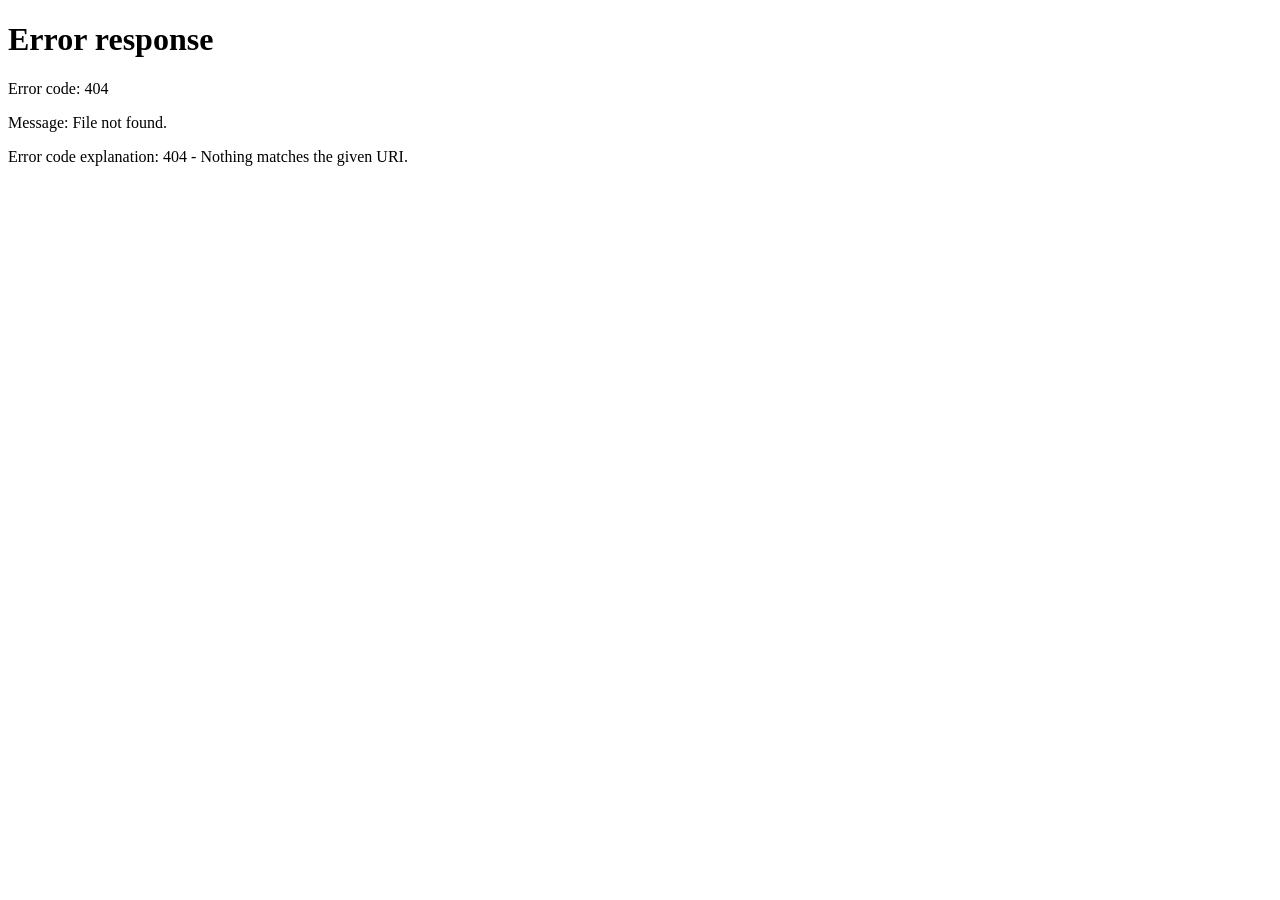
==== site/index.html @ 32077fad "[DEC-003] Phase 3: 콘텐츠 생성 파이프라인 및 웹진 템플릿 구현 - content_generator.py: Claude API 5단 구조 기획 보고서 생성 - web" ====
<!DOCTYPE html>
<html lang="ko">
<head>
  <meta charset="UTF-8">
  <meta name="viewport" content="width=device-width, initial-scale=1.0">
  <meta http-equiv="refresh" content="0; url=issues/">
  <title>AI 웹진 — 정보시스템감리 AI 동향</title>
  <link rel="stylesheet" href="assets/css/webzine.css">
</head>
<body>
  <header class="site-header">
    <div class="container">
      <div class="header-inner">
        <div class="logo">
          <span class="logo-text">AI 웹진</span>
          <span class="logo-subtitle">정보시스템감리 AI 동향</span>
        </div>
      </div>
    </div>
  </header>
  <main class="container" style="padding-top:60px;text-align:center">
    <p style="font-size:18px;color:#64748B">최신 호를 불러오는 중...</p>
    <p style="margin-top:16px"><a href="archive/" style="color:#1A56DB">전체 아카이브 보기</a></p>
  </main>
  <footer class="site-footer">
    <div class="container">
      <p>AI 웹진 · 정보시스템감리 AI 동향</p>
    </div>
  </footer>
</body>
</html>
---- site/assets/css/webzine.css ----
/* AI 웹진 — 메인 스타일시트
 * 참고: https://webzine.nrf.re.kr/magazine/2503/index.php
 */

*, *::before, *::after { box-sizing: border-box; margin: 0; padding: 0; }

:root {
  --color-primary:      #1A56DB;
  --color-primary-dark: #1239A6;
  --color-accent:       #0EA5E9;
  --color-bg:           #F8FAFC;
  --color-surface:      #FFFFFF;
  --color-text:         #1E293B;
  --color-text-muted:   #64748B;
  --color-border:       #E2E8F0;
  --radius-card:        12px;
  --shadow-card:        0 1px 3px rgba(0,0,0,.08), 0 4px 12px rgba(0,0,0,.04);
  --shadow-hover:       0 4px 16px rgba(0,0,0,.12);
}

body {
  font-family: 'Pretendard', 'Apple SD Gothic Neo', -apple-system, BlinkMacSystemFont, 'Segoe UI', sans-serif;
  background: var(--color-bg);
  color: var(--color-text);
  line-height: 1.7;
  font-size: 16px;
}

.container {
  max-width: 1200px;
  margin: 0 auto;
  padding: 0 24px;
}

/* ─── 헤더 ─────────────────────────────────── */
.site-header {
  background: linear-gradient(135deg, var(--color-primary), var(--color-primary-dark));
  padding: 24px 0;
  color: #fff;
}
.header-inner {
  display: flex;
  align-items: center;
  justify-content: space-between;
}
.logo-text {
  font-size: 28px;
  font-weight: 800;
  letter-spacing: -0.5px;
}
.logo-subtitle {
  display: block;
  font-size: 13px;
  color: #93C5FD;
  margin-top: 2px;
}
.issue-badge {
  background: rgba(255,255,255,.2);
  border: 1px solid rgba(255,255,255,.4);
  border-radius: 20px;
  padding: 4px 14px;
  font-size: 14px;
  font-weight: 600;
}
.pub-date {
  font-size: 14px;
  color: #BFDBFE;
  margin-left: 12px;
}

/* ─── 섹션 공통 ────────────────────────────── */
main { padding: 40px 0 64px; }
section + section { margin-top: 48px; }
.section-label {
  font-size: 12px;
  font-weight: 700;
  color: var(--color-primary);
  text-transform: uppercase;
  letter-spacing: 1.5px;
  margin-bottom: 16px;
}

/* ─── 기획 보고서 카드 ──────────────────────── */
.report-card {
  background: var(--color-surface);
  border: 1px solid var(--color-border);
  border-radius: var(--radius-card);
  padding: 28px;
  box-shadow: var(--shadow-card);
}
.report-title {
  font-size: 22px;
  font-weight: 700;
  color: var(--color-text);
  margin-bottom: 16px;
}
details summary {
  cursor: pointer;
  font-size: 14px;
  color: var(--color-primary);
  font-weight: 600;
  user-select: none;
  padding: 8px 0;
}
details[open] summary { margin-bottom: 16px; }
.report-body {
  font-size: 15px;
  line-height: 1.8;
  color: var(--color-text);
}
.report-body h2 {
  font-size: 18px;
  font-weight: 700;
  margin: 24px 0 8px;
  color: var(--color-primary-dark);
  border-left: 4px solid var(--color-primary);
  padding-left: 12px;
}
.report-body h3 {
  font-size: 16px;
  font-weight: 600;
  margin: 16px 0 6px;
}
.report-body p { margin-bottom: 10px; }
.report-body li { margin-left: 20px; margin-bottom: 4px; }

/* ─── 뉴스 카드 그리드 ─────────────────────── */
.articles-grid {
  display: grid;
  grid-template-columns: repeat(3, 1fr);
  gap: 20px;
}
@media (max-width: 900px) { .articles-grid { grid-template-columns: repeat(2, 1fr); } }
@media (max-width: 600px) { .articles-grid { grid-template-columns: 1fr; } }

.article-card {
  background: var(--color-surface);
  border: 1px solid var(--color-border);
  border-radius: var(--radius-card);
  padding: 20px;
  box-shadow: var(--shadow-card);
  transition: box-shadow .2s, transform .2s;
  display: flex;
  flex-direction: column;
}
.article-card:hover {
  box-shadow: var(--shadow-hover);
  transform: translateY(-2px);
}
.topic-tag {
  display: inline-block;
  color: #fff;
  font-size: 11px;
  font-weight: 700;
  padding: 3px 10px;
  border-radius: 20px;
  margin-bottom: 10px;
  letter-spacing: 0.3px;
}
.article-title {
  font-size: 15px;
  font-weight: 600;
  margin-bottom: 8px;
  flex: 1;
}
.article-title a {
  color: var(--color-text);
  text-decoration: none;
}
.article-title a:hover { color: var(--color-primary); }
.article-summary {
  font-size: 13px;
  color: var(--color-text-muted);
  line-height: 1.5;
  margin-bottom: 12px;
  flex: 1;
}
.article-meta {
  display: flex;
  justify-content: space-between;
  font-size: 12px;
  color: #94A3B8;
  border-top: 1px solid var(--color-border);
  padding-top: 10px;
  margin-top: auto;
}

/* ─── 푸터 ─────────────────────────────────── */
.site-footer {
  background: #1E293B;
  color: #94A3B8;
  text-align: center;
  padding: 32px 0;
  font-size: 13px;
}
.site-footer a { color: #60A5FA; text-decoration: none; }
.site-footer p + p { margin-top: 8px; }
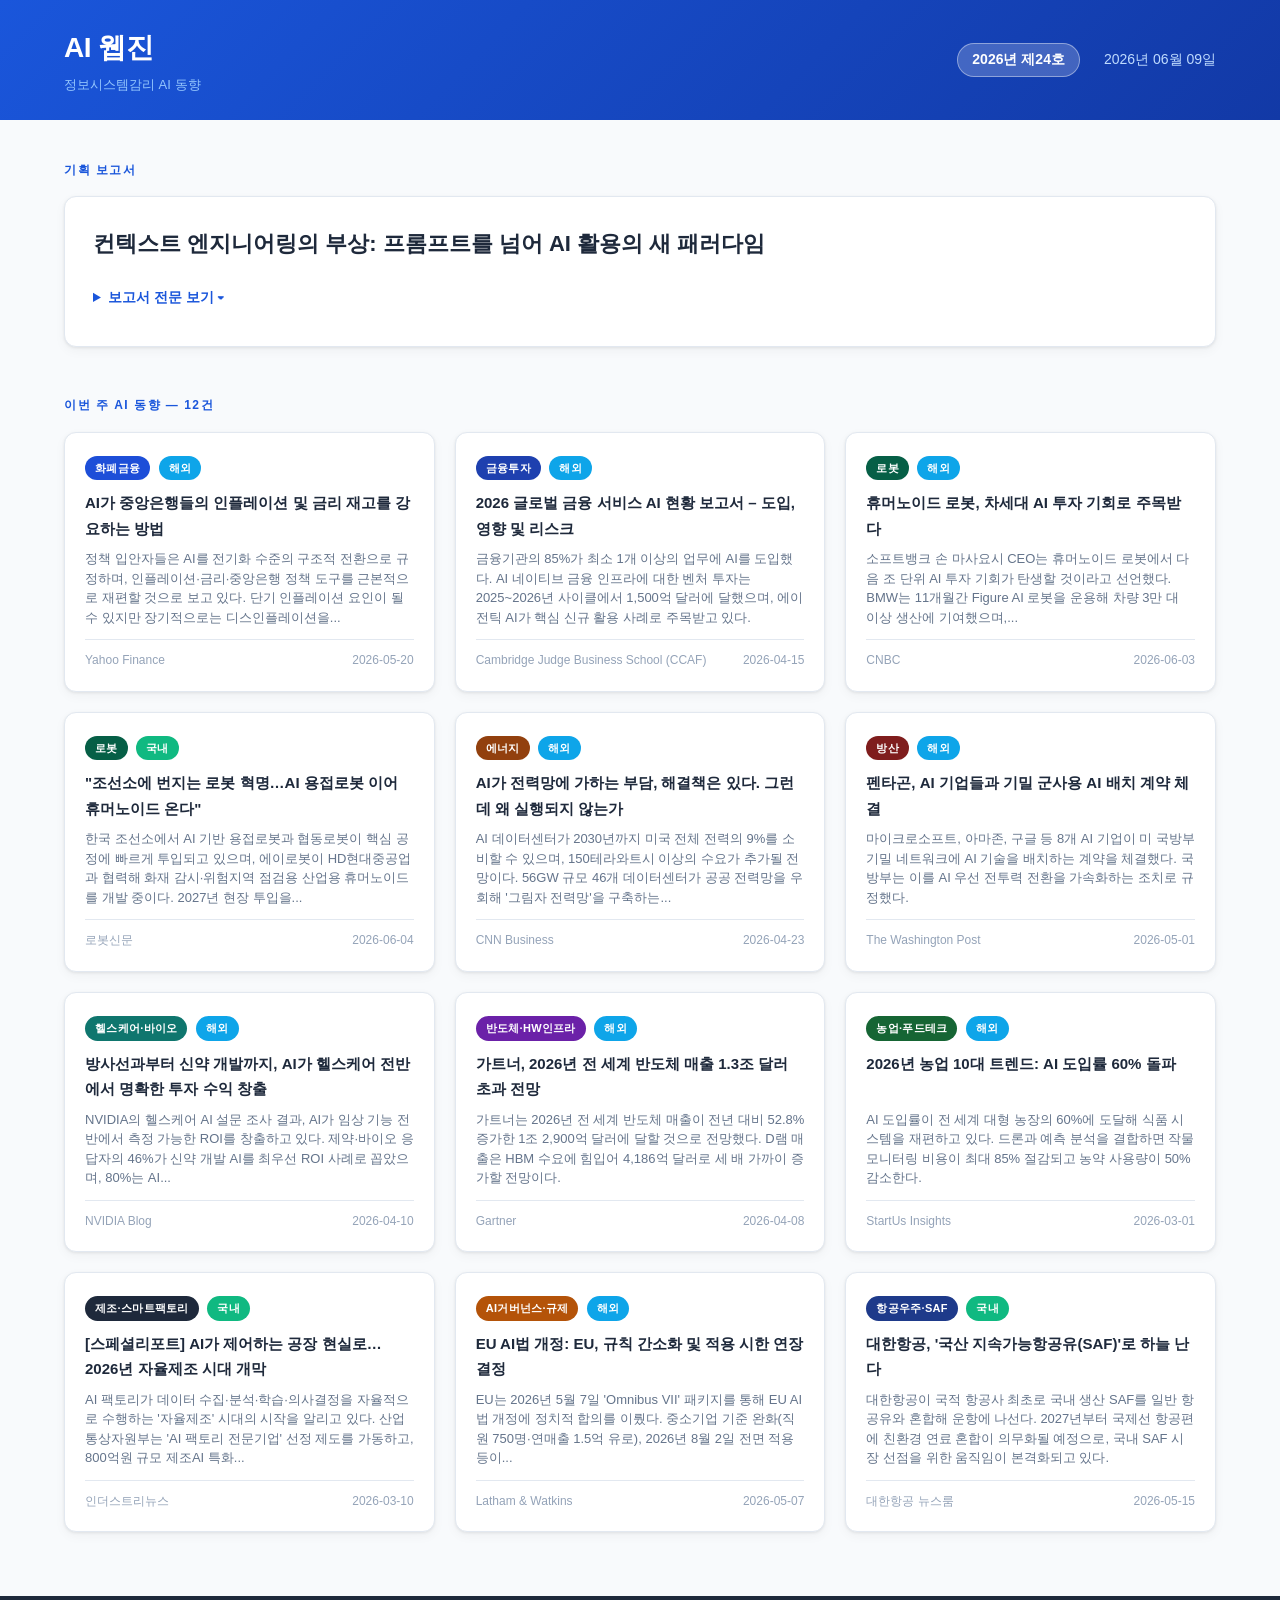
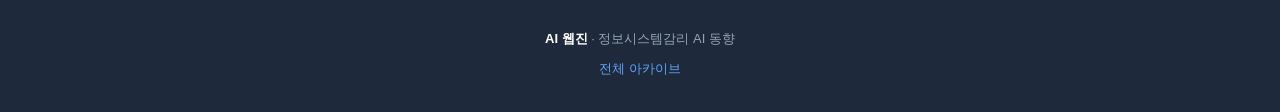
==== commit 32ddba53: "site: index.html → 2026년 제24호" ====
--- a/site/index.html
+++ b/site/index.html
@@ -3,7 +3,7 @@
 <head>
   <meta charset="UTF-8">
   <meta name="viewport" content="width=device-width, initial-scale=1.0">
-  <meta http-equiv="refresh" content="0; url=issues/">
+  <meta http-equiv="refresh" content="0; url=issues/2026-W24/">
   <title>AI 웹진 — 정보시스템감리 AI 동향</title>
   <link rel="stylesheet" href="assets/css/webzine.css">
 </head>
@@ -15,12 +15,21 @@
           <span class="logo-text">AI 웹진</span>
           <span class="logo-subtitle">정보시스템감리 AI 동향</span>
         </div>
+        <div>
+          <span class="issue-badge">2026년 제24호</span>
+          <span class="pub-date">2026년 06월 09일</span>
+        </div>
       </div>
     </div>
   </header>
   <main class="container" style="padding-top:60px;text-align:center">
-    <p style="font-size:18px;color:#64748B">최신 호를 불러오는 중...</p>
-    <p style="margin-top:16px"><a href="archive/" style="color:#1A56DB">전체 아카이브 보기</a></p>
+    <p style="font-size:18px;color:#64748B">최신 호로 이동 중...</p>
+    <p style="margin-top:16px">
+      <a href="issues/2026-W24/" style="color:#1A56DB">2026년 제24호 — 컨텍스트 엔지니어링의 부상: 프롬프트를 넘어 AI 활용의 새 패러다임</a>
+    </p>
+    <p style="margin-top:8px">
+      <a href="archive/" style="color:#64748B;font-size:14px">전체 아카이브</a>
+    </p>
   </main>
   <footer class="site-footer">
     <div class="container">
@@ -28,4 +37,4 @@
     </div>
   </footer>
 </body>
-</html>
+</html>
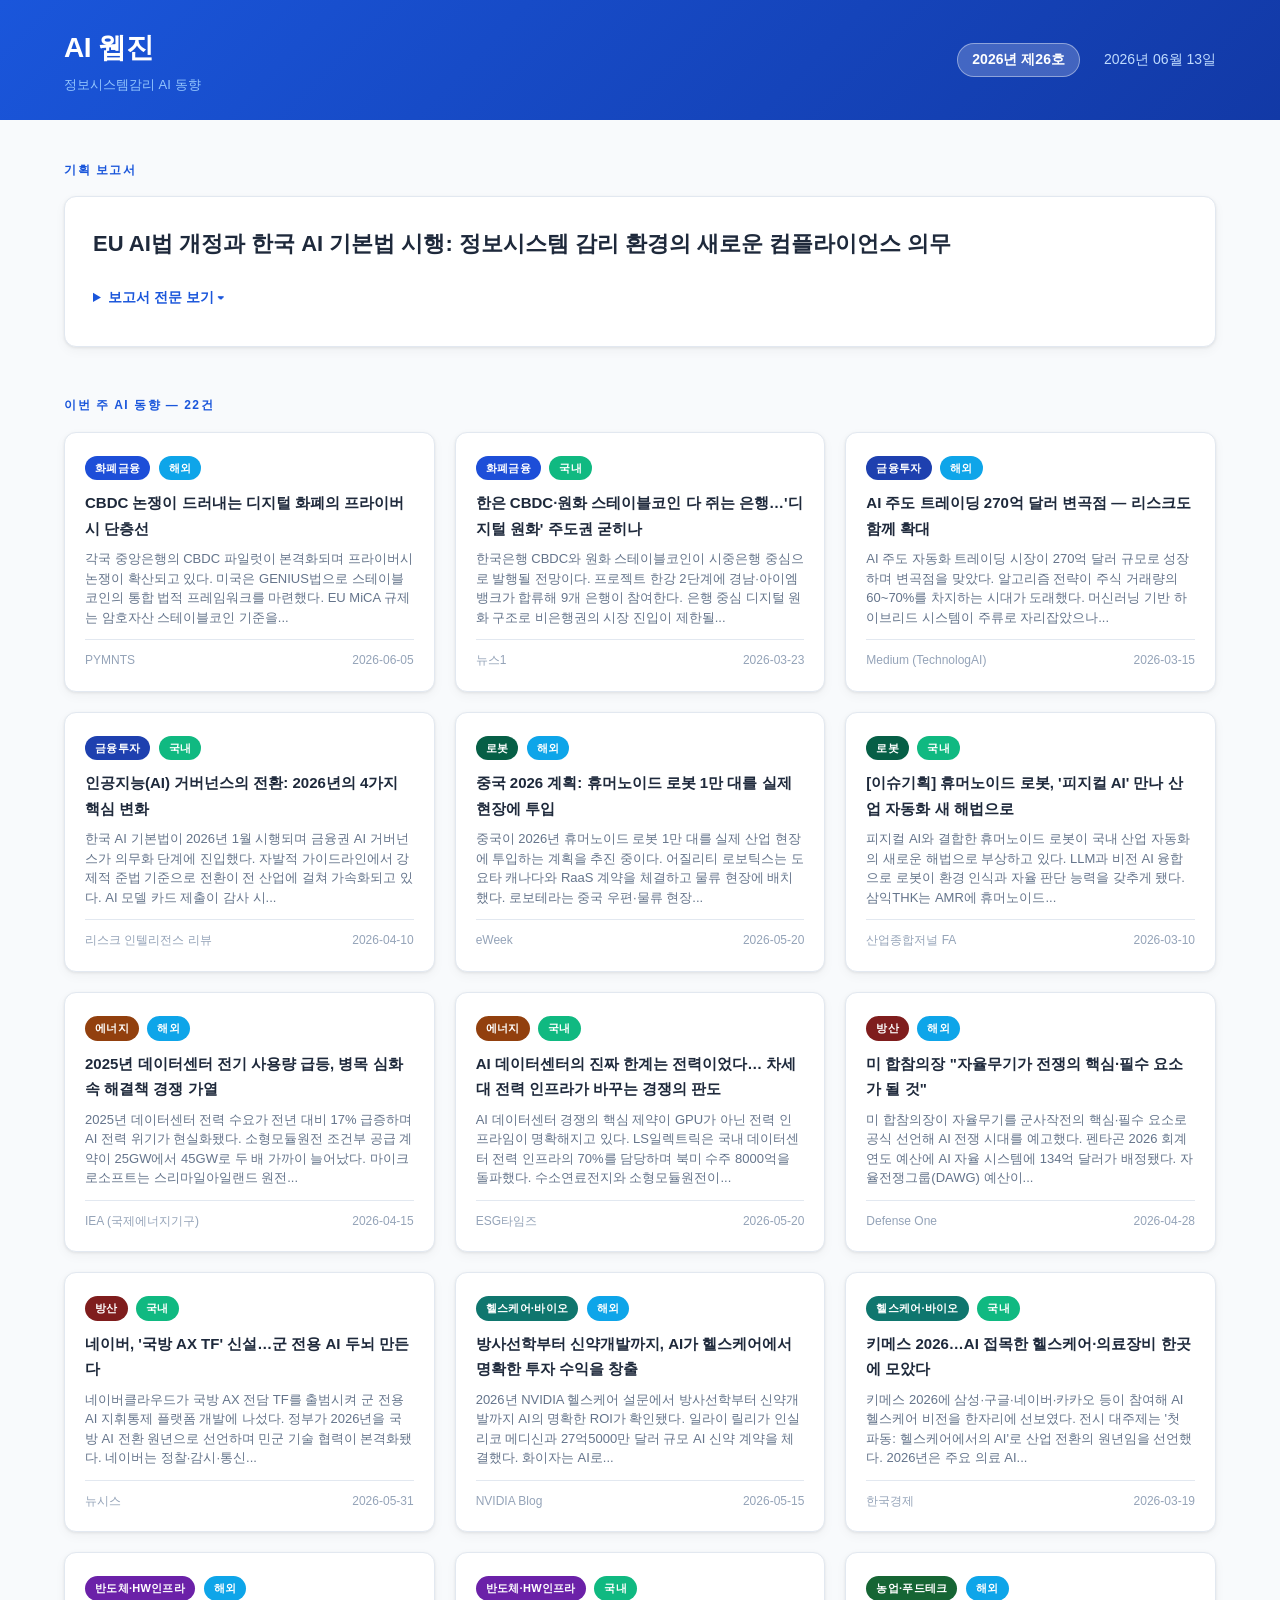
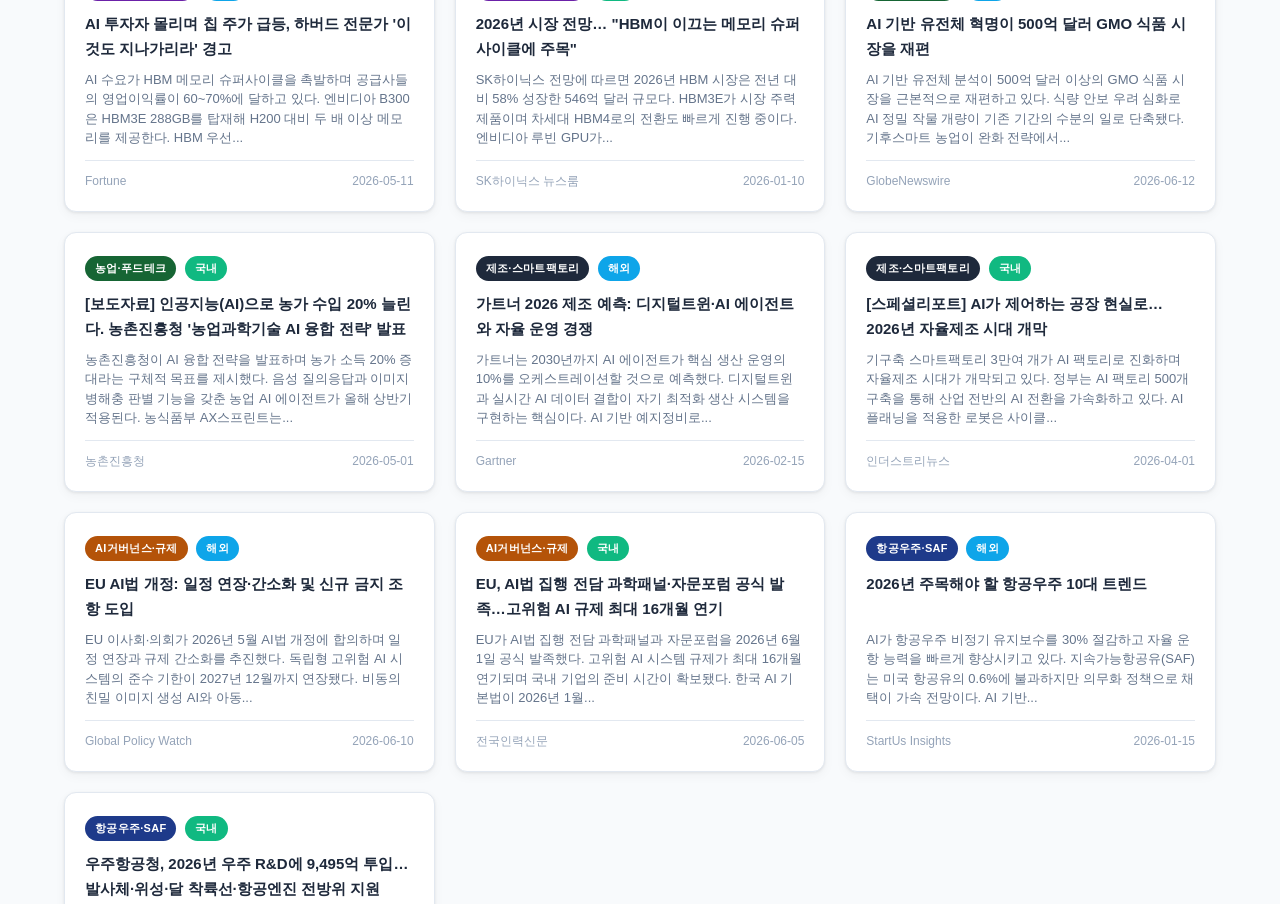
==== commit dd7feb2c: "site: index.html → 2026년 제26호" ====
--- a/site/index.html
+++ b/site/index.html
@@ -3,7 +3,7 @@
 <head>
   <meta charset="UTF-8">
   <meta name="viewport" content="width=device-width, initial-scale=1.0">
-  <meta http-equiv="refresh" content="0; url=issues/2026-W24/">
+  <meta http-equiv="refresh" content="0; url=issues/2026-W26/">
   <title>AI 웹진 — 정보시스템감리 AI 동향</title>
   <link rel="stylesheet" href="assets/css/webzine.css">
 </head>
@@ -16,8 +16,8 @@
           <span class="logo-subtitle">정보시스템감리 AI 동향</span>
         </div>
         <div>
-          <span class="issue-badge">2026년 제24호</span>
-          <span class="pub-date">2026년 06월 09일</span>
+          <span class="issue-badge">2026년 제26호</span>
+          <span class="pub-date">2026년 06월 13일</span>
         </div>
       </div>
     </div>
@@ -25,7 +25,7 @@
   <main class="container" style="padding-top:60px;text-align:center">
     <p style="font-size:18px;color:#64748B">최신 호로 이동 중...</p>
     <p style="margin-top:16px">
-      <a href="issues/2026-W24/" style="color:#1A56DB">2026년 제24호 — 컨텍스트 엔지니어링의 부상: 프롬프트를 넘어 AI 활용의 새 패러다임</a>
+      <a href="issues/2026-W26/" style="color:#1A56DB">2026년 제26호 — EU AI법 개정과 한국 AI 기본법 시행: 정보시스템 감리 환경의 새로운 컴플라이언스 의무</a>
     </p>
     <p style="margin-top:8px">
       <a href="archive/" style="color:#64748B;font-size:14px">전체 아카이브</a>
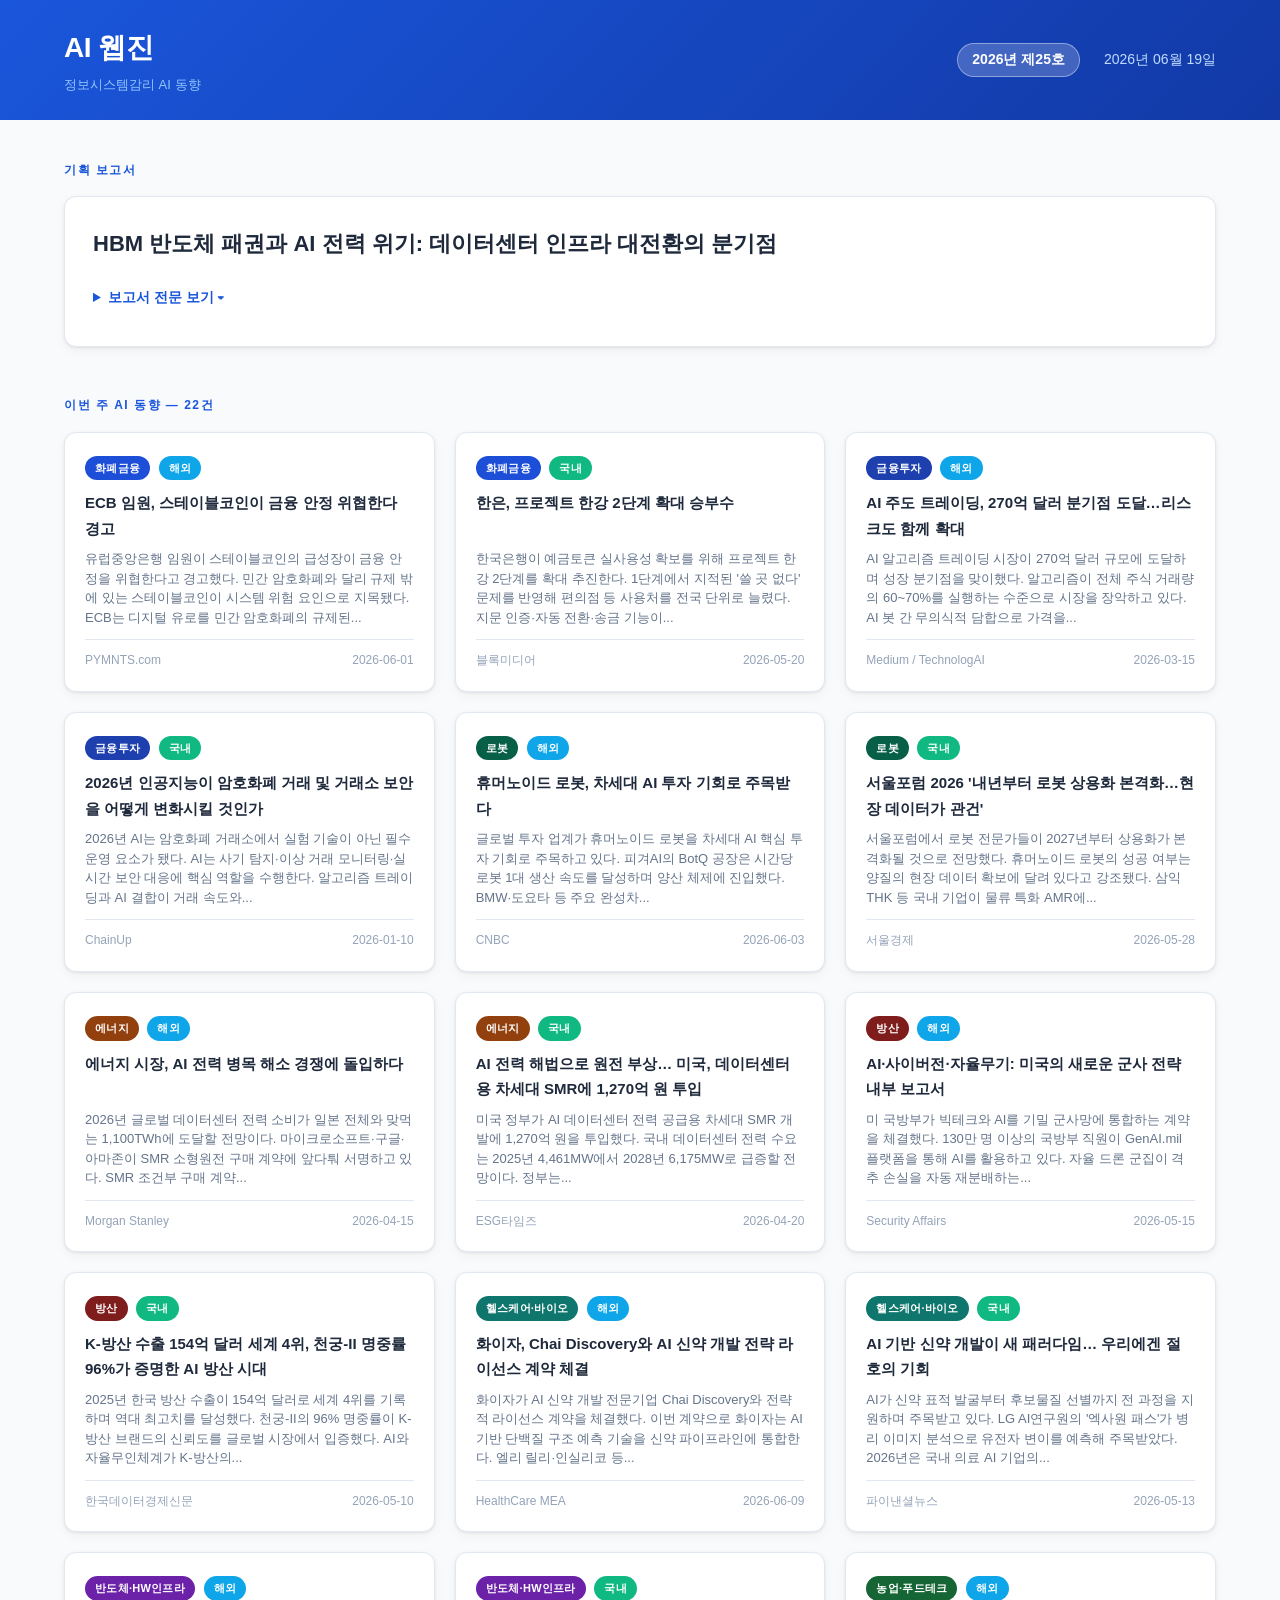
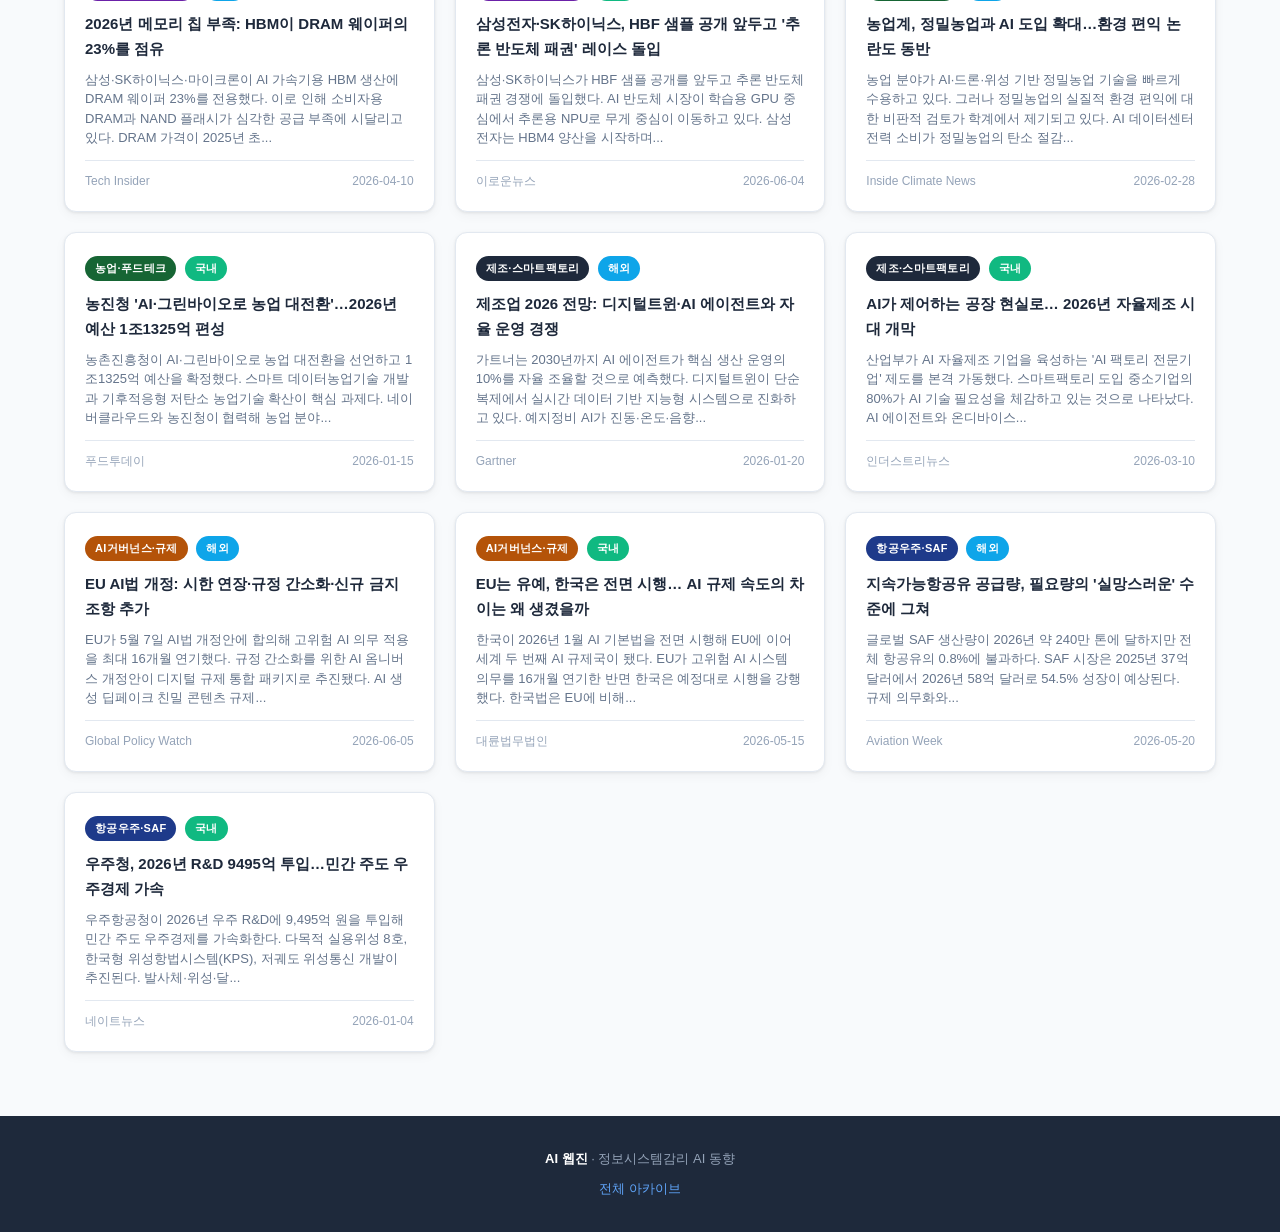
==== commit bf3ad91b: "site: index.html → 2026년 제25호" ====
--- a/site/index.html
+++ b/site/index.html
@@ -3,7 +3,7 @@
 <head>
   <meta charset="UTF-8">
   <meta name="viewport" content="width=device-width, initial-scale=1.0">
-  <meta http-equiv="refresh" content="0; url=issues/2026-W26/">
+  <meta http-equiv="refresh" content="0; url=issues/2026-W25/">
   <title>AI 웹진 — 정보시스템감리 AI 동향</title>
   <link rel="stylesheet" href="assets/css/webzine.css">
 </head>
@@ -16,8 +16,8 @@
           <span class="logo-subtitle">정보시스템감리 AI 동향</span>
         </div>
         <div>
-          <span class="issue-badge">2026년 제26호</span>
-          <span class="pub-date">2026년 06월 13일</span>
+          <span class="issue-badge">2026년 제25호</span>
+          <span class="pub-date">2026년 06월 19일</span>
         </div>
       </div>
     </div>
@@ -25,7 +25,7 @@
   <main class="container" style="padding-top:60px;text-align:center">
     <p style="font-size:18px;color:#64748B">최신 호로 이동 중...</p>
     <p style="margin-top:16px">
-      <a href="issues/2026-W26/" style="color:#1A56DB">2026년 제26호 — EU AI법 개정과 한국 AI 기본법 시행: 정보시스템 감리 환경의 새로운 컴플라이언스 의무</a>
+      <a href="issues/2026-W25/" style="color:#1A56DB">2026년 제25호 — HBM 반도체 패권과 AI 전력 위기: 데이터센터 인프라 대전환의 분기점</a>
     </p>
     <p style="margin-top:8px">
       <a href="archive/" style="color:#64748B;font-size:14px">전체 아카이브</a>
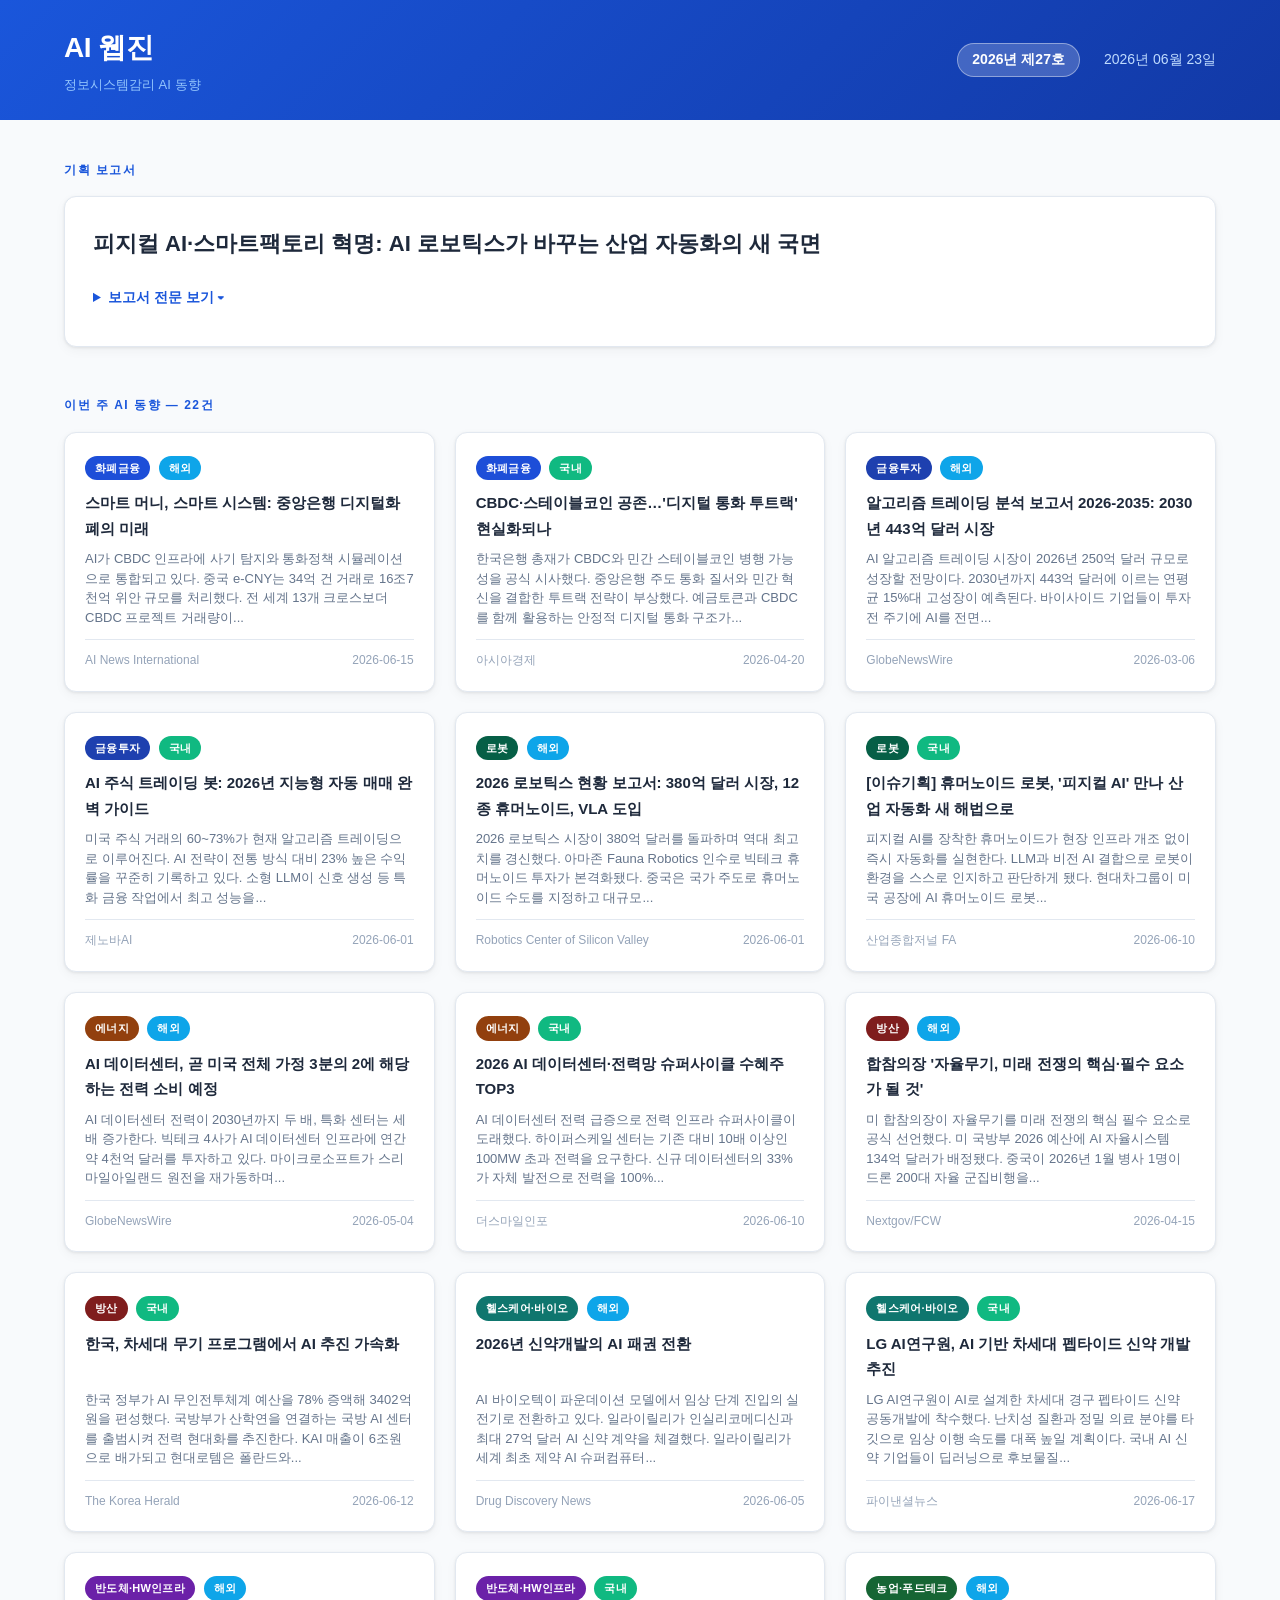
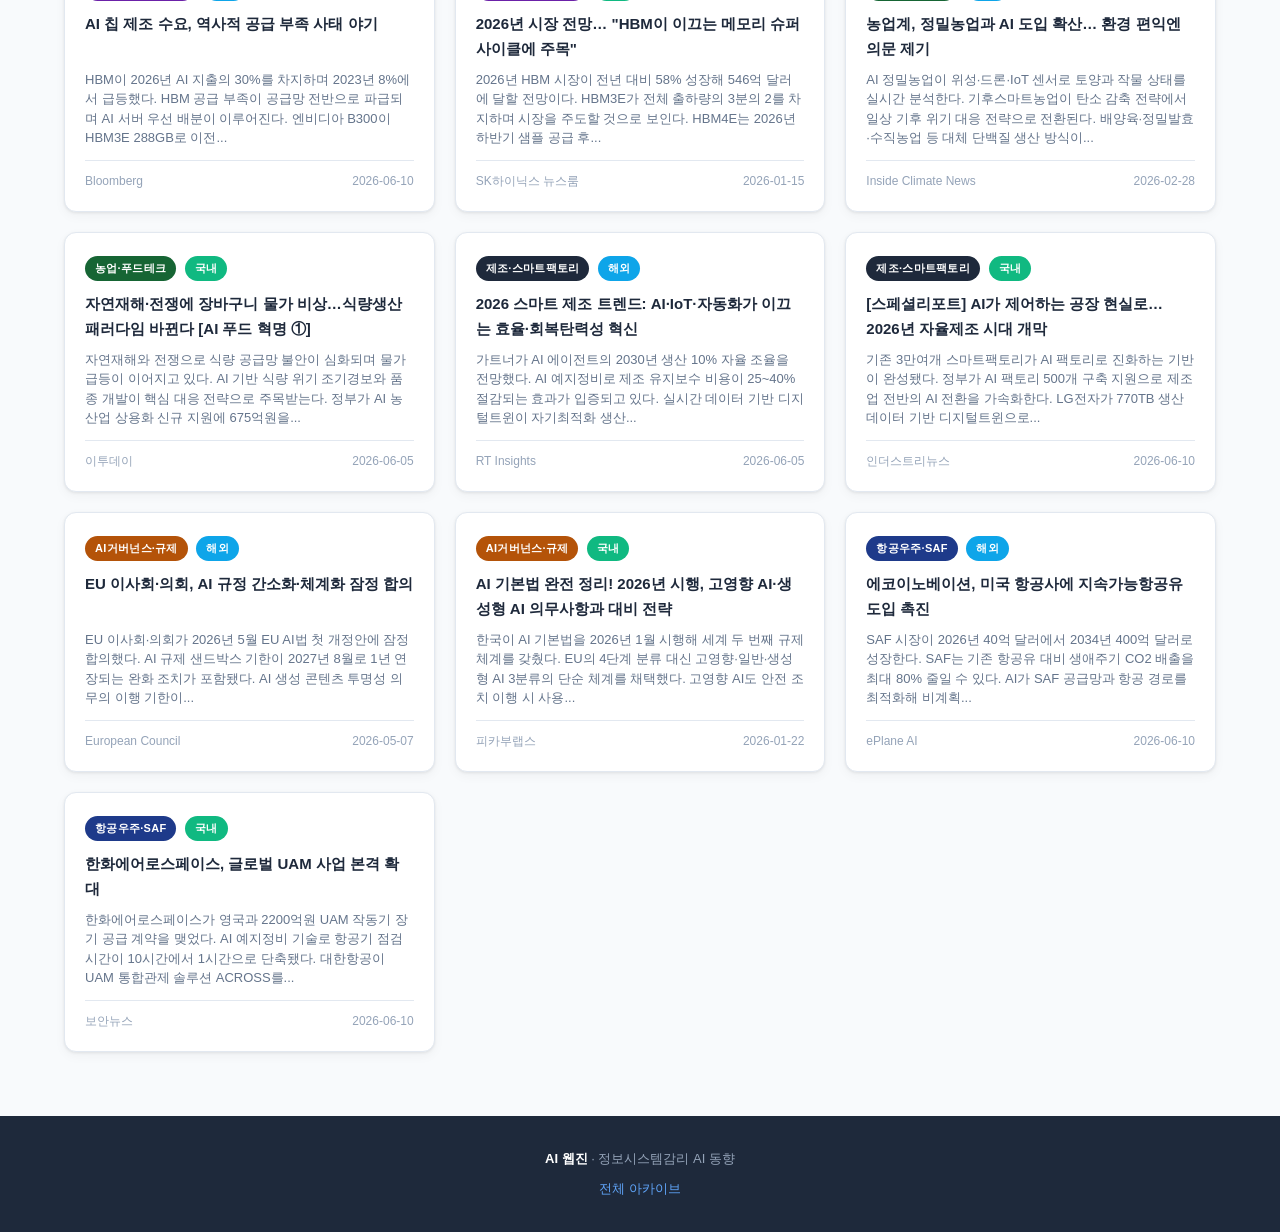
==== commit 5120032b: "auto: 2026-W27 웹진 빌드 및 PUBLISHED 상태 업데이트 - site/issues/2026-W27/index.html 생성 (피지컬 AI·스마트팩토리 혁명 특집) " ====
--- a/site/index.html
+++ b/site/index.html
@@ -3,7 +3,7 @@
 <head>
   <meta charset="UTF-8">
   <meta name="viewport" content="width=device-width, initial-scale=1.0">
-  <meta http-equiv="refresh" content="0; url=issues/2026-W25/">
+  <meta http-equiv="refresh" content="0; url=issues/2026-W27/">
   <title>AI 웹진 — 정보시스템감리 AI 동향</title>
   <link rel="stylesheet" href="assets/css/webzine.css">
 </head>
@@ -16,8 +16,8 @@
           <span class="logo-subtitle">정보시스템감리 AI 동향</span>
         </div>
         <div>
-          <span class="issue-badge">2026년 제25호</span>
-          <span class="pub-date">2026년 06월 19일</span>
+          <span class="issue-badge">2026년 제27호</span>
+          <span class="pub-date">2026년 06월 23일</span>
         </div>
       </div>
     </div>
@@ -25,7 +25,7 @@
   <main class="container" style="padding-top:60px;text-align:center">
     <p style="font-size:18px;color:#64748B">최신 호로 이동 중...</p>
     <p style="margin-top:16px">
-      <a href="issues/2026-W25/" style="color:#1A56DB">2026년 제25호 — HBM 반도체 패권과 AI 전력 위기: 데이터센터 인프라 대전환의 분기점</a>
+      <a href="issues/2026-W27/" style="color:#1A56DB">2026년 제27호 — 피지컬 AI·스마트팩토리 혁명: AI 로보틱스가 바꾸는 산업 자동화의 새 국면</a>
     </p>
     <p style="margin-top:8px">
       <a href="archive/" style="color:#64748B;font-size:14px">전체 아카이브</a>
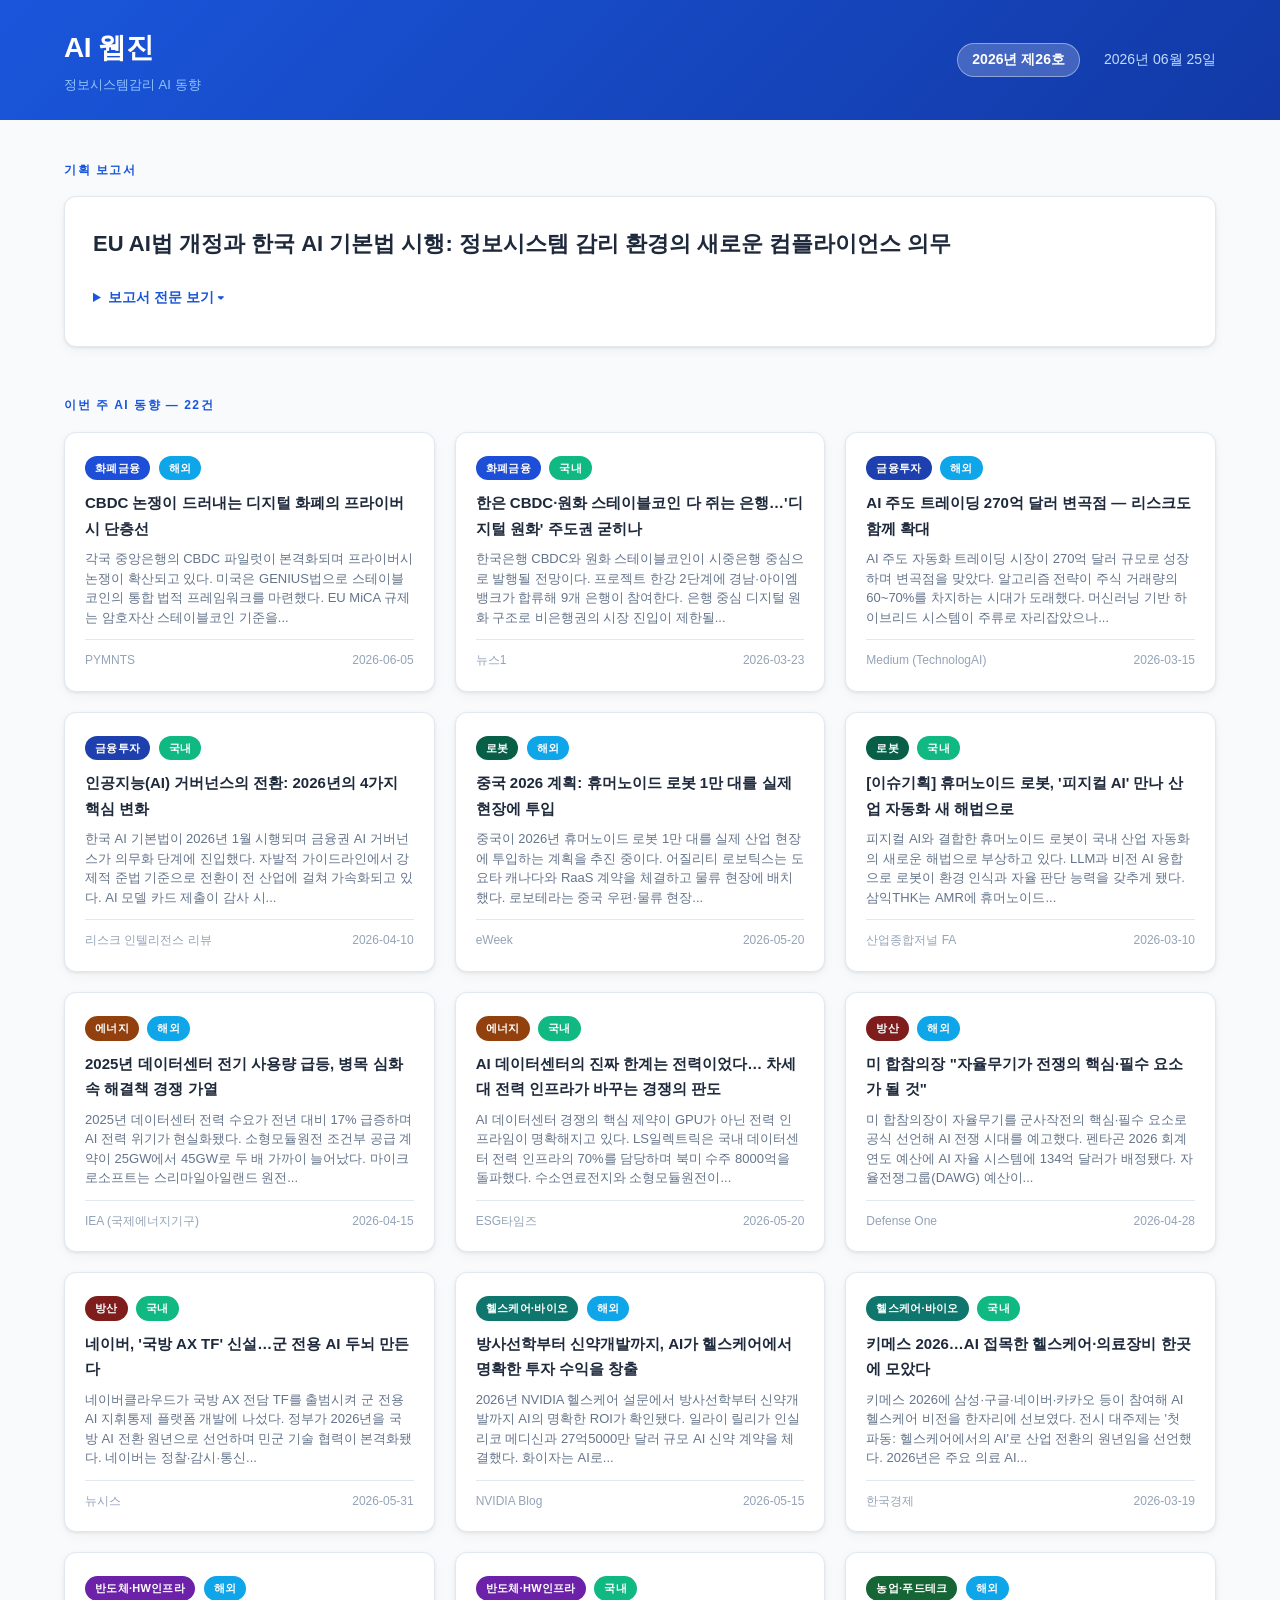
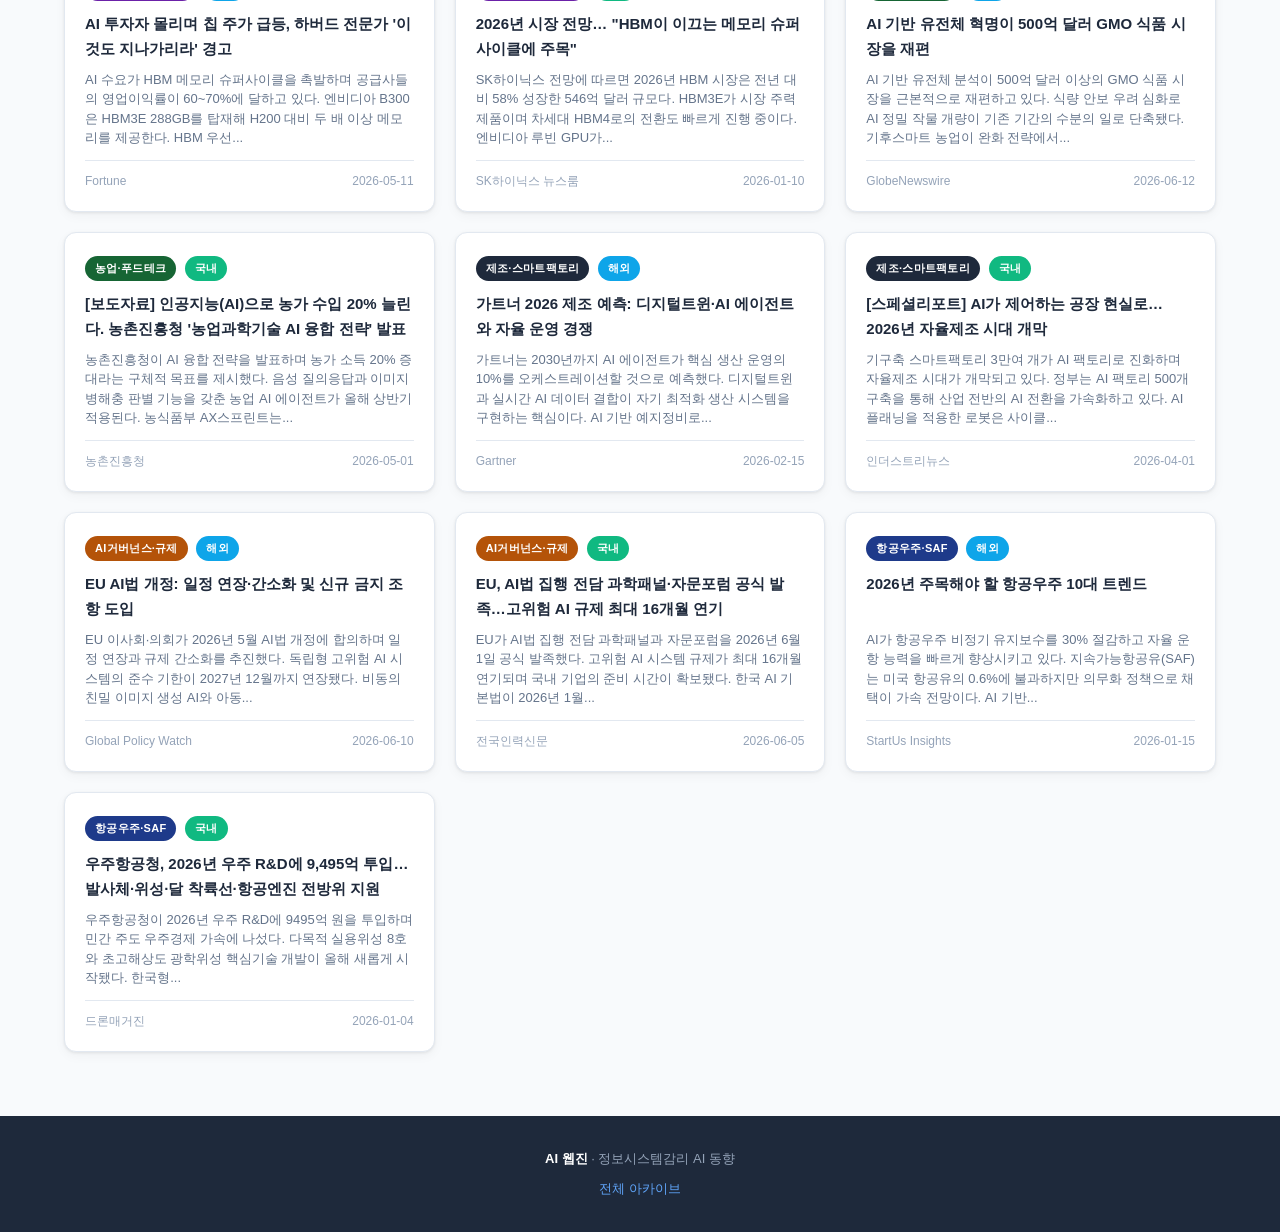
==== commit 1b94dd5e: "auto: 2026-W26 발행 완료 (PUBLISHED) — 뉴스레터 1명 발송 - site/issues/2026-W26/index.html: 웹진 재빌드 (발행일 2026-06" ====
--- a/site/index.html
+++ b/site/index.html
@@ -3,7 +3,7 @@
 <head>
   <meta charset="UTF-8">
   <meta name="viewport" content="width=device-width, initial-scale=1.0">
-  <meta http-equiv="refresh" content="0; url=issues/2026-W27/">
+  <meta http-equiv="refresh" content="0; url=issues/2026-W26/">
   <title>AI 웹진 — 정보시스템감리 AI 동향</title>
   <link rel="stylesheet" href="assets/css/webzine.css">
 </head>
@@ -16,8 +16,8 @@
           <span class="logo-subtitle">정보시스템감리 AI 동향</span>
         </div>
         <div>
-          <span class="issue-badge">2026년 제27호</span>
-          <span class="pub-date">2026년 06월 23일</span>
+          <span class="issue-badge">2026년 제26호</span>
+          <span class="pub-date">2026년 06월 25일</span>
         </div>
       </div>
     </div>
@@ -25,7 +25,7 @@
   <main class="container" style="padding-top:60px;text-align:center">
     <p style="font-size:18px;color:#64748B">최신 호로 이동 중...</p>
     <p style="margin-top:16px">
-      <a href="issues/2026-W27/" style="color:#1A56DB">2026년 제27호 — 피지컬 AI·스마트팩토리 혁명: AI 로보틱스가 바꾸는 산업 자동화의 새 국면</a>
+      <a href="issues/2026-W26/" style="color:#1A56DB">2026년 제26호 — EU AI법 개정과 한국 AI 기본법 시행: 정보시스템 감리 환경의 새로운 컴플라이언스 의무</a>
     </p>
     <p style="margin-top:8px">
       <a href="archive/" style="color:#64748B;font-size:14px">전체 아카이브</a>
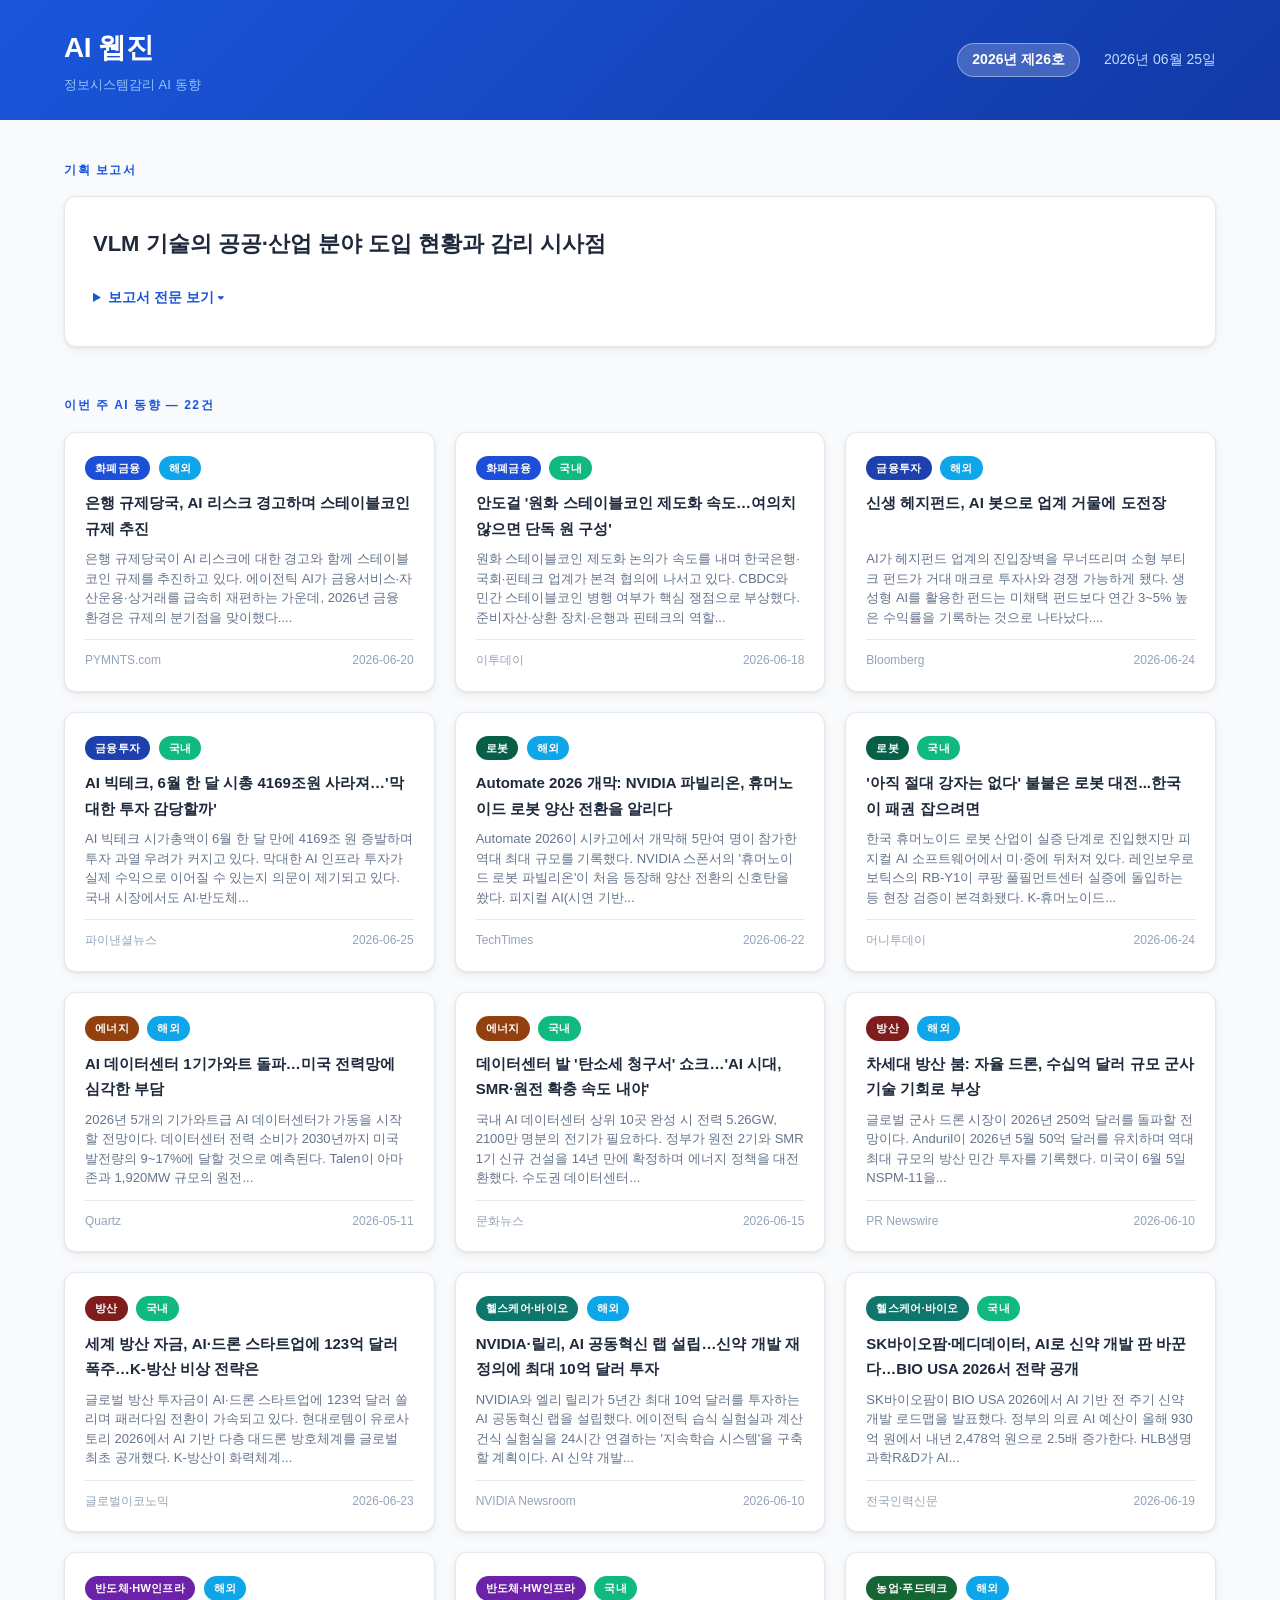
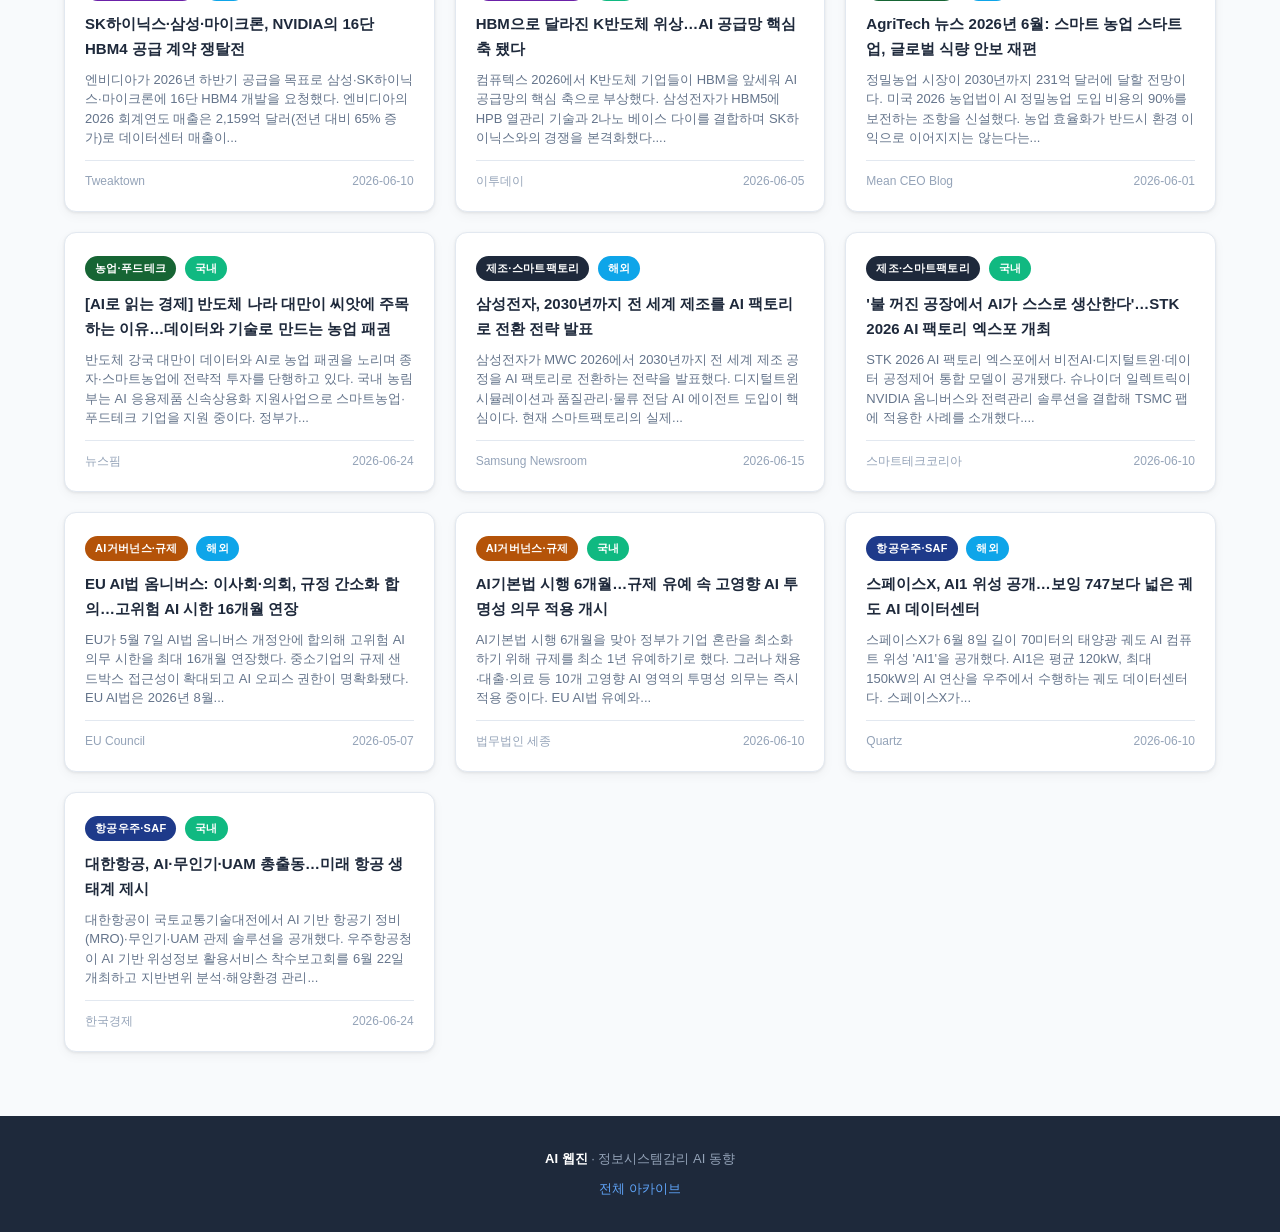
==== commit 272fb464: "site: index.html → 2026년 제26호" ====
--- a/site/index.html
+++ b/site/index.html
@@ -25,7 +25,7 @@
   <main class="container" style="padding-top:60px;text-align:center">
     <p style="font-size:18px;color:#64748B">최신 호로 이동 중...</p>
     <p style="margin-top:16px">
-      <a href="issues/2026-W26/" style="color:#1A56DB">2026년 제26호 — EU AI법 개정과 한국 AI 기본법 시행: 정보시스템 감리 환경의 새로운 컴플라이언스 의무</a>
+      <a href="issues/2026-W26/" style="color:#1A56DB">2026년 제26호 — VLM 기술의 공공·산업 분야 도입 현황과 감리 시사점</a>
     </p>
     <p style="margin-top:8px">
       <a href="archive/" style="color:#64748B;font-size:14px">전체 아카이브</a>
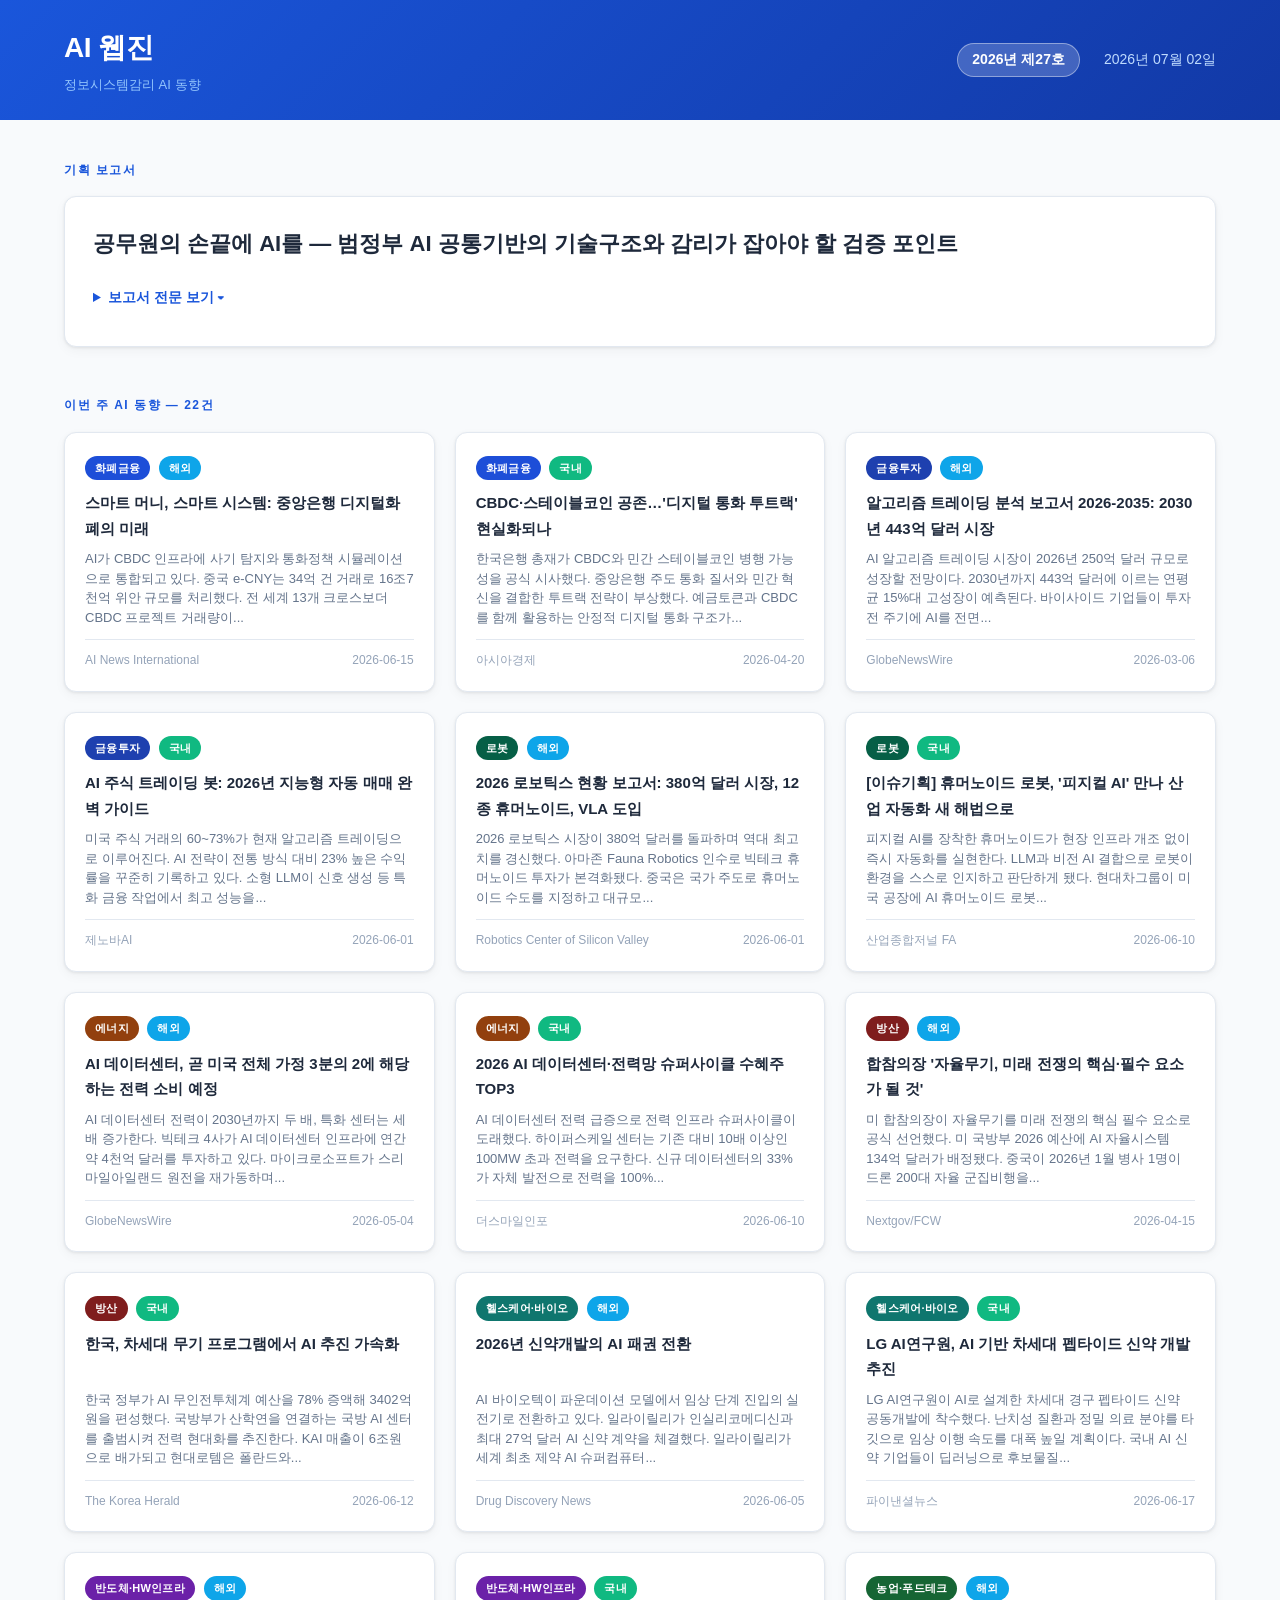
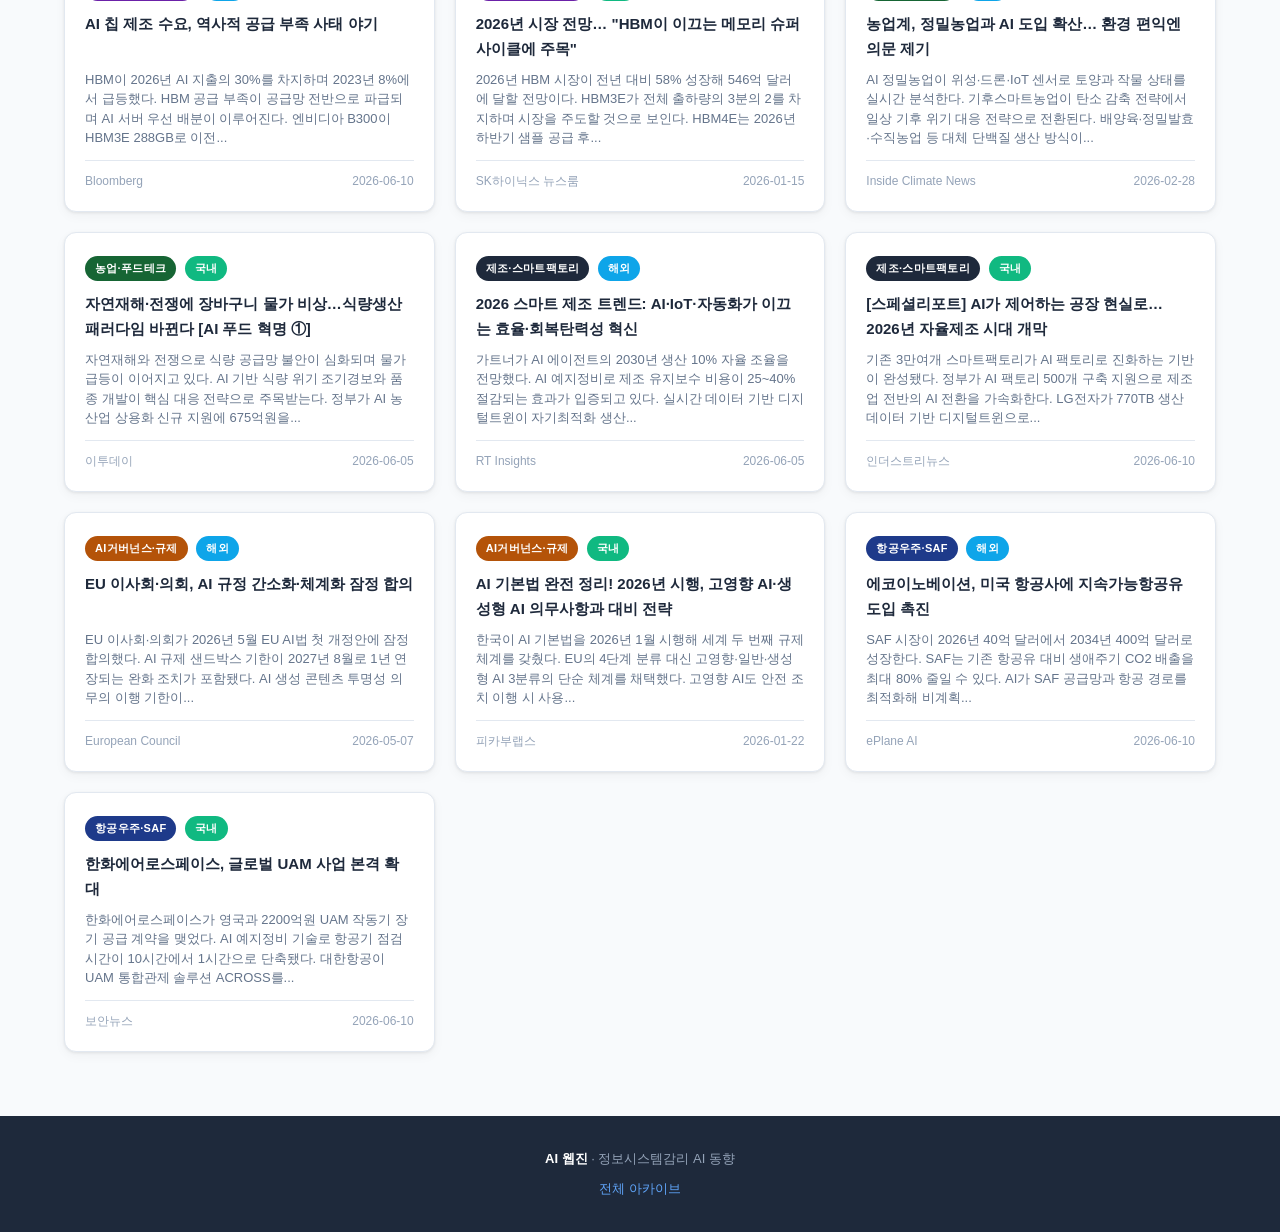
==== commit 0fa79904: "auto: 2026-W27 웹진 재빌드 — 범정부 AI 공통기반 기획 보고서 반영 - site/issues/2026-W27/index.html: 새 기획 보고서(공무원의 손끝에 A" ====
--- a/site/index.html
+++ b/site/index.html
@@ -3,7 +3,7 @@
 <head>
   <meta charset="UTF-8">
   <meta name="viewport" content="width=device-width, initial-scale=1.0">
-  <meta http-equiv="refresh" content="0; url=issues/2026-W26/">
+  <meta http-equiv="refresh" content="0; url=issues/2026-W27/">
   <title>AI 웹진 — 정보시스템감리 AI 동향</title>
   <link rel="stylesheet" href="assets/css/webzine.css">
 </head>
@@ -16,8 +16,8 @@
           <span class="logo-subtitle">정보시스템감리 AI 동향</span>
         </div>
         <div>
-          <span class="issue-badge">2026년 제26호</span>
-          <span class="pub-date">2026년 06월 25일</span>
+          <span class="issue-badge">2026년 제27호</span>
+          <span class="pub-date">2026년 07월 02일</span>
         </div>
       </div>
     </div>
@@ -25,7 +25,7 @@
   <main class="container" style="padding-top:60px;text-align:center">
     <p style="font-size:18px;color:#64748B">최신 호로 이동 중...</p>
     <p style="margin-top:16px">
-      <a href="issues/2026-W26/" style="color:#1A56DB">2026년 제26호 — VLM 기술의 공공·산업 분야 도입 현황과 감리 시사점</a>
+      <a href="issues/2026-W27/" style="color:#1A56DB">2026년 제27호 — 공무원의 손끝에 AI를 — 범정부 AI 공통기반의 기술구조와 감리가 잡아야 할 검증 포인트</a>
     </p>
     <p style="margin-top:8px">
       <a href="archive/" style="color:#64748B;font-size:14px">전체 아카이브</a>
